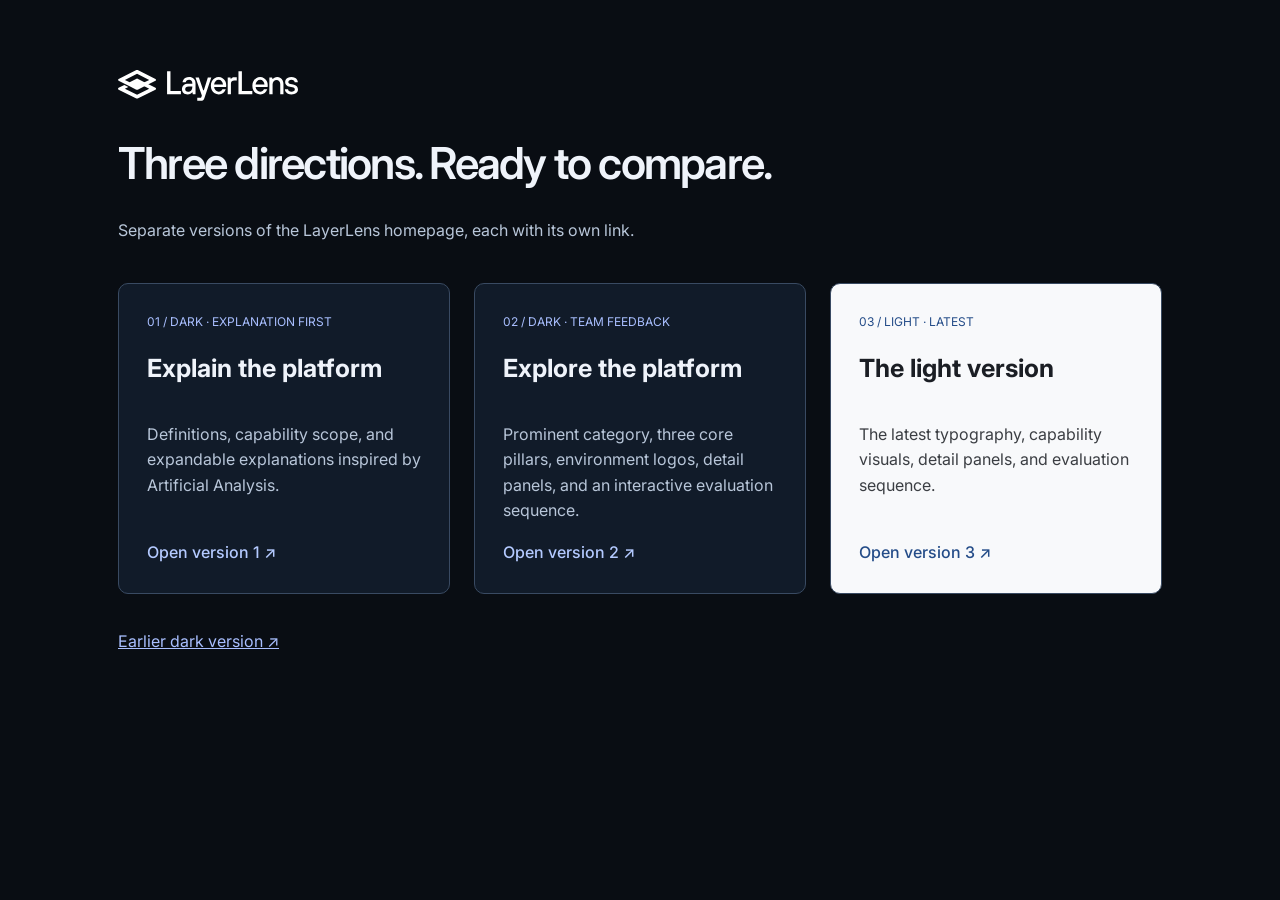
==== compare/index.html @ 7a86b61e "Add two dark alternatives and a three-version comparison page" ====
<!doctype html><html lang="en"><head><meta charset="utf-8"><meta name="viewport" content="width=device-width,initial-scale=1"><meta name="robots" content="noindex"><title>LayerLens | Compare website versions</title><style>@font-face{font-family:Inter;src:url(../assets/Inter.ttf)}*{box-sizing:border-box}body{margin:0;background:#090d13;color:#eff3fa;font:16px/1.6 Inter,Arial,sans-serif}main{max-width:1100px;margin:auto;padding:70px 28px}h1{font-size:44px;line-height:1.15;letter-spacing:-.04em;font-weight:600}p{color:#b8c6d9;max-width:680px}.versions{display:grid;grid-template-columns:repeat(3,1fr);gap:24px;margin-top:40px}.versions a{display:flex;flex-direction:column;color:inherit;text-decoration:none;padding:28px;border:1px solid #394a62;border-radius:10px;min-height:290px;background:#111b29}.versions a:hover{border-color:#9ab7ff}.versions span{font-size:12px;color:#a9bfff}.versions h2{font-size:25px;line-height:1.3}.versions b{margin-top:auto;color:#b4caff;font-weight:500}.versions a:last-child{background:#f8f9fb;color:#1b1e24}.versions a:last-child p{color:#3b3e43}.versions a:last-child span,.versions a:last-child b{color:#244c88}.original{display:inline-block;color:#a9bfff;margin-top:35px}@media(max-width:750px){.versions{grid-template-columns:1fr}h1{font-size:36px}}</style></head><body><main><img src="../assets/LL-logo-white.svg" alt="LayerLens" width="180"><h1>Three directions. Ready to compare.</h1><p>Separate versions of the LayerLens homepage, each with its own link.</p><div class="versions"><a href="../dark-explained/"><span>01 / DARK · EXPLANATION FIRST</span><h2>Explain the platform</h2><p>Definitions, capability scope, and expandable explanations inspired by Artificial Analysis.</p><b>Open version 1 ↗</b></a><a href="../dark-feedback/"><span>02 / DARK · TEAM FEEDBACK</span><h2>Explore the platform</h2><p>Prominent category, three core pillars, environment logos, detail panels, and an interactive evaluation sequence.</p><b>Open version 2 ↗</b></a><a href="../light/"><span>03 / LIGHT · LATEST</span><h2>The light version</h2><p>The latest typography, capability visuals, detail panels, and evaluation sequence.</p><b>Open version 3 ↗</b></a></div><a class="original" href="../">Earlier dark version ↗</a></main></body></html>
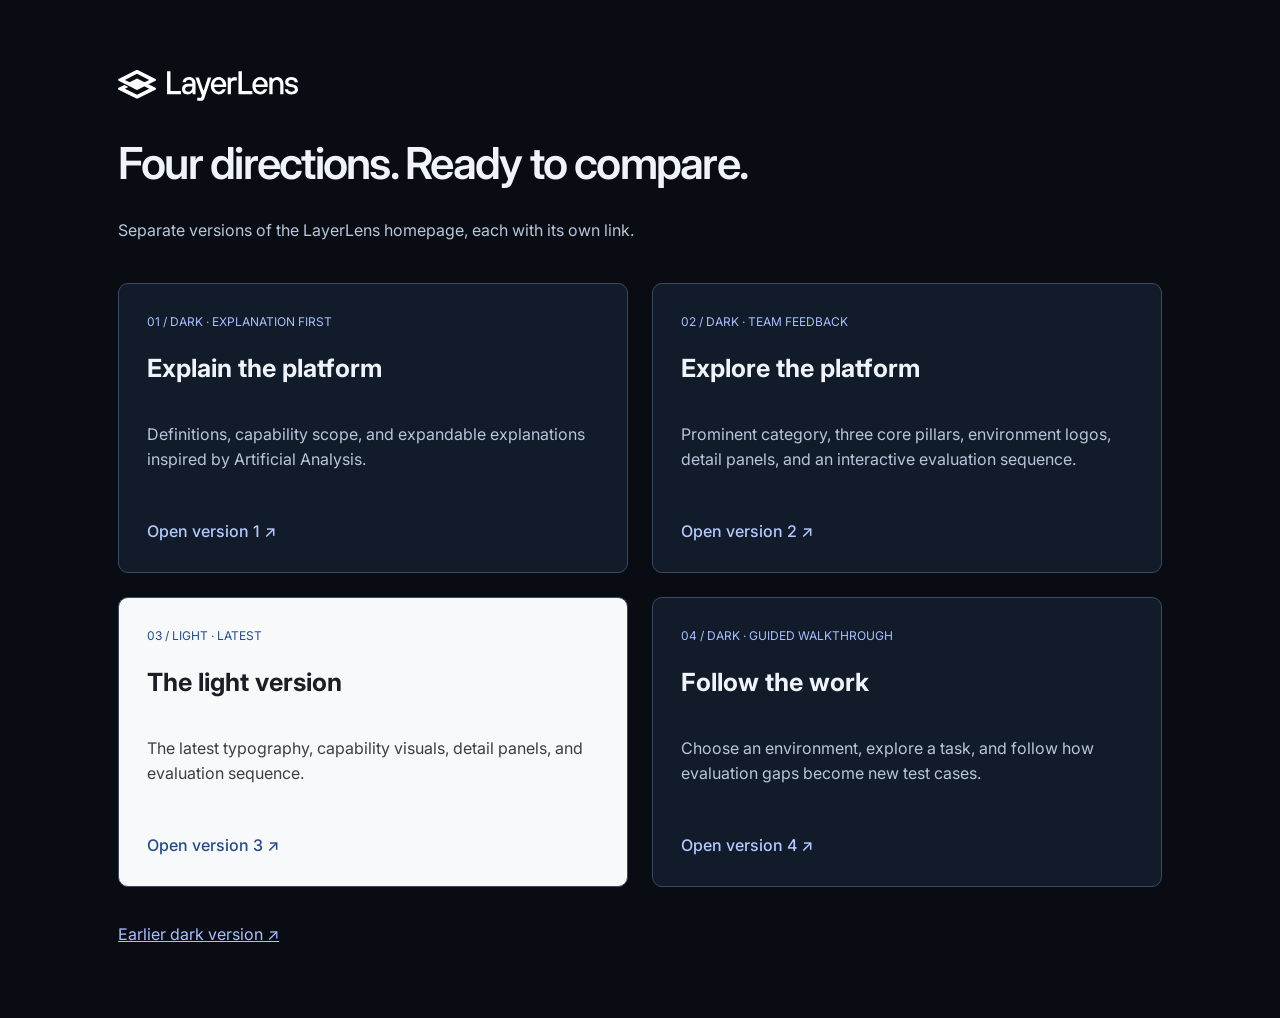
==== commit 21b41c2b: "Add separate environment walkthrough version four" ====
--- a/compare/index.html
+++ b/compare/index.html
@@ -1 +1 @@
-<!doctype html><html lang="en"><head><meta charset="utf-8"><meta name="viewport" content="width=device-width,initial-scale=1"><meta name="robots" content="noindex"><title>LayerLens | Compare website versions</title><style>@font-face{font-family:Inter;src:url(../assets/Inter.ttf)}*{box-sizing:border-box}body{margin:0;background:#090d13;color:#eff3fa;font:16px/1.6 Inter,Arial,sans-serif}main{max-width:1100px;margin:auto;padding:70px 28px}h1{font-size:44px;line-height:1.15;letter-spacing:-.04em;font-weight:600}p{color:#b8c6d9;max-width:680px}.versions{display:grid;grid-template-columns:repeat(3,1fr);gap:24px;margin-top:40px}.versions a{display:flex;flex-direction:column;color:inherit;text-decoration:none;padding:28px;border:1px solid #394a62;border-radius:10px;min-height:290px;background:#111b29}.versions a:hover{border-color:#9ab7ff}.versions span{font-size:12px;color:#a9bfff}.versions h2{font-size:25px;line-height:1.3}.versions b{margin-top:auto;color:#b4caff;font-weight:500}.versions a:last-child{background:#f8f9fb;color:#1b1e24}.versions a:last-child p{color:#3b3e43}.versions a:last-child span,.versions a:last-child b{color:#244c88}.original{display:inline-block;color:#a9bfff;margin-top:35px}@media(max-width:750px){.versions{grid-template-columns:1fr}h1{font-size:36px}}</style></head><body><main><img src="../assets/LL-logo-white.svg" alt="LayerLens" width="180"><h1>Three directions. Ready to compare.</h1><p>Separate versions of the LayerLens homepage, each with its own link.</p><div class="versions"><a href="../dark-explained/"><span>01 / DARK · EXPLANATION FIRST</span><h2>Explain the platform</h2><p>Definitions, capability scope, and expandable explanations inspired by Artificial Analysis.</p><b>Open version 1 ↗</b></a><a href="../dark-feedback/"><span>02 / DARK · TEAM FEEDBACK</span><h2>Explore the platform</h2><p>Prominent category, three core pillars, environment logos, detail panels, and an interactive evaluation sequence.</p><b>Open version 2 ↗</b></a><a href="../light/"><span>03 / LIGHT · LATEST</span><h2>The light version</h2><p>The latest typography, capability visuals, detail panels, and evaluation sequence.</p><b>Open version 3 ↗</b></a></div><a class="original" href="../">Earlier dark version ↗</a></main></body></html>+<!doctype html><html lang="en"><head><meta charset="utf-8"><meta name="viewport" content="width=device-width,initial-scale=1"><meta name="robots" content="noindex"><title>LayerLens | Compare website versions</title><style>@font-face{font-family:Inter;src:url(../assets/Inter.ttf)}*{box-sizing:border-box}body{margin:0;background:#090d13;color:#eff3fa;font:16px/1.6 Inter,Arial,sans-serif}main{max-width:1100px;margin:auto;padding:70px 28px}h1{font-size:44px;line-height:1.15;letter-spacing:-.04em;font-weight:600}p{color:#b8c6d9;max-width:680px}.versions{display:grid;grid-template-columns:repeat(2,1fr);gap:24px;margin-top:40px}.versions a{display:flex;flex-direction:column;color:inherit;text-decoration:none;padding:28px;border:1px solid #394a62;border-radius:10px;min-height:290px;background:#111b29}.versions a:hover{border-color:#9ab7ff}.versions span{font-size:12px;color:#a9bfff}.versions h2{font-size:25px;line-height:1.3}.versions b{margin-top:auto;color:#b4caff;font-weight:500}.versions a:nth-child(3){background:#f8f9fb;color:#1b1e24}.versions a:nth-child(3) p{color:#3b3e43}.versions a:nth-child(3) span,.versions a:nth-child(3) b{color:#244c88}.original{display:inline-block;color:#a9bfff;margin-top:35px}@media(max-width:750px){.versions{grid-template-columns:1fr}h1{font-size:36px}}</style></head><body><main><img src="../assets/LL-logo-white.svg" alt="LayerLens" width="180"><h1>Four directions. Ready to compare.</h1><p>Separate versions of the LayerLens homepage, each with its own link.</p><div class="versions"><a href="../dark-explained/"><span>01 / DARK · EXPLANATION FIRST</span><h2>Explain the platform</h2><p>Definitions, capability scope, and expandable explanations inspired by Artificial Analysis.</p><b>Open version 1 ↗</b></a><a href="../dark-feedback/"><span>02 / DARK · TEAM FEEDBACK</span><h2>Explore the platform</h2><p>Prominent category, three core pillars, environment logos, detail panels, and an interactive evaluation sequence.</p><b>Open version 2 ↗</b></a><a href="../light/"><span>03 / LIGHT · LATEST</span><h2>The light version</h2><p>The latest typography, capability visuals, detail panels, and evaluation sequence.</p><b>Open version 3 ↗</b></a><a href="../environment-walkthrough/"><span>04 / DARK · GUIDED WALKTHROUGH</span><h2>Follow the work</h2><p>Choose an environment, explore a task, and follow how evaluation gaps become new test cases.</p><b>Open version 4 ↗</b></a></div><a class="original" href="../">Earlier dark version ↗</a></main></body></html>
